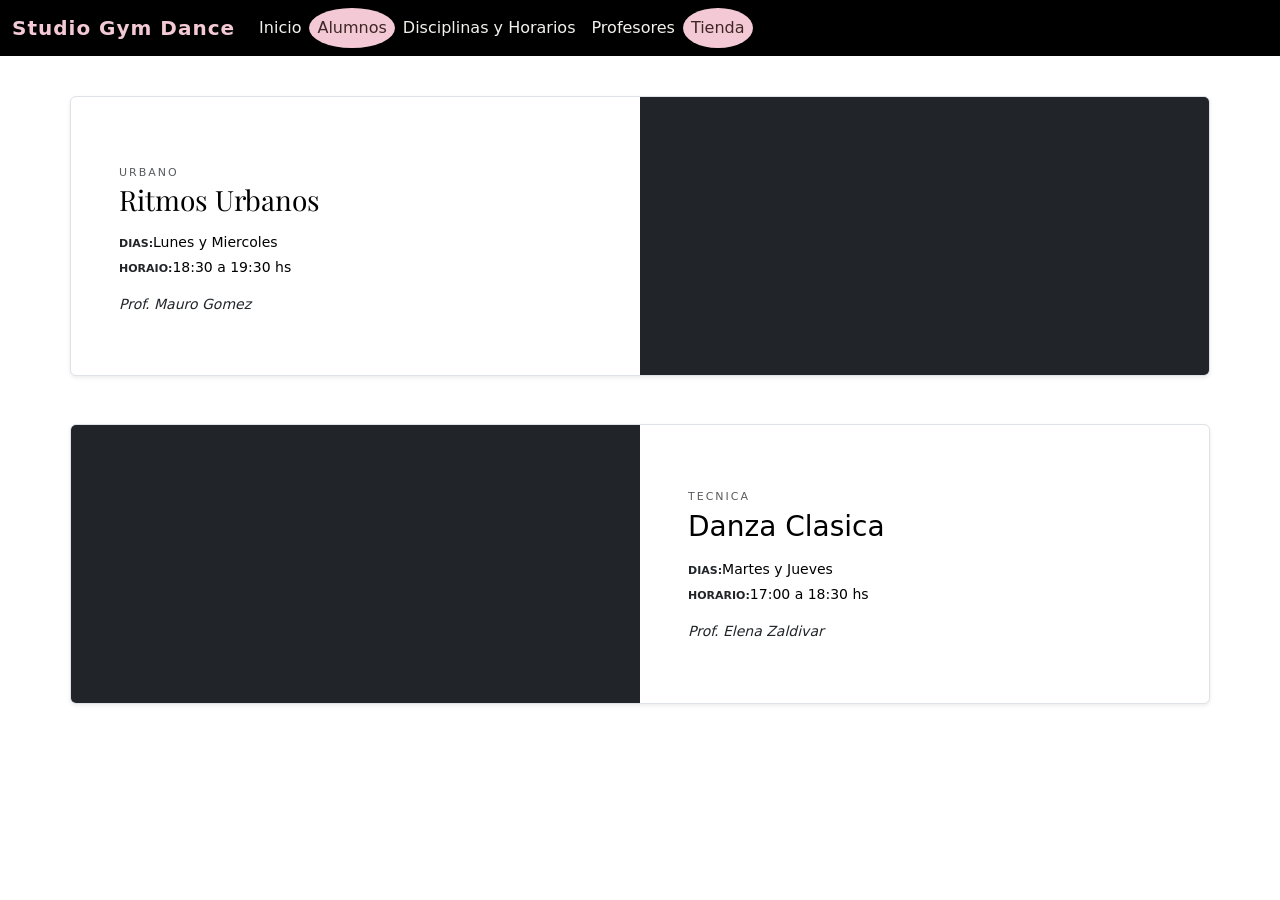
==== disciplinas.html @ 06eabdd1 "primer proyecto" ====
<!DOCTYPE html>
<html lang="en">
<head>
    <meta charset="UTF-8">
    <meta name="viewport" content="width=device-width, initial-scale=1.0">
    
    <link href="https://cdn.jsdelivr.net/npm/bootstrap@5.3.8/dist/css/bootstrap.min.css" rel="stylesheet" integrity="sha384-sRIl4kxILFvY47J16cr9ZwB07vP4J8+LH7qKQnuqkuIAvNWLzeN8tE5YBujZqJLB" crossorigin="anonymous">
    <link rel="preconnect" href="https://fonts.googleapis.com">
    <link rel="preconnect" href="https://fonts.gstatic.com" crossorigin>
    <link href="https://fonts.googleapis.com/css2?family=Playfair+Display:ital,wght@0,400..900;1,400..900&display=swap" rel="stylesheet">
    <link rel="stylesheet" href="https://cdn.jsdelivr.net/npm/bootstrap-icons@1.11.3/font/bootstrap-icons.min.css">
    <link rel="preconnect" href="https://fonts.googleapis.com">
    <link rel="preconnect" href="https://fonts.gstatic.com" crossorigin>
    <link href="https://fonts.googleapis.com/css2?family=Dancing+Script:wght@400..700&display=swap" rel="stylesheet">
    <link rel="preconnect" href="https://fonts.googleapis.com">
    <link rel="preconnect" href="https://fonts.gstatic.com" crossorigin>
    <link href="https://fonts.googleapis.com/css2?family=Montserrat:ital,wght@0,100..900;1,100..900&display=swap" rel="stylesheet">
    <link rel="preconnect" href="https://fonts.googleapis.com">
    <link rel="preconnect" href="https://fonts.gstatic.com" crossorigin>
    <link href="https://fonts.googleapis.com/css2?family=Anton&display=swap" rel="stylesheet">
    <link rel="preconnect" href="https://fonts.googleapis.com">
    <link rel="stylesheet" href="style.css?v=1.5">
<link rel="preconnect" href="https://fonts.gstatic.com" crossorigin>
<link href="https://fonts.googleapis.com/css2?family=Playfair+Display:ital,wght@0,400..900;1,400..900&display=swap" rel="stylesheet">
    
    <title>Disciplinas y Horarios</title>
</head>
<style>
    .seccion-grilla-premium {
    max-width: 1100px !important;
    margin: 60px auto !important;
    padding: 0 20px !important;
    display: flex !important;
    flex-direction: column !important;
    gap: 80px !important;
    box-sizing: border-box !important;
}

.fila-premium {
    display: flex !important;
    flex-direction: row !important;
    background-color: #ffffff !important;
    border: 1px solid #eaeae8 !important;
    overflow: hidden !important;
    height: 400px !important;
    width: 100% !important; 
   box-sizing: border-box !important;
}

.fila-espejo {
    flex-direction: row-reverse !important;
}


.bloque-informacion {
    flex: 0 0 50% !important;
    padding: 40px !important;
    display: flex !important;
    flex-direction: column !important;
    justify-content: center !important;
   box-sizing: border-box !important;
}

.categoria-tag {
    font-family: sans-serif !important;
    font-size: 11px !important;
    text-transform: uppercase !important;
    letter-spacing: 2px !important;
    color: #999 !important;
    margin-bottom: 12px !important;
}

.titulo-disciplina {
    font-family: "Playfair Display", serif !important;
    font-size: 32px !important;
    color-scheme: #111 !important;
    margin: 0 0 20px 0 !important;
    font-weight: 500 !important;
}

.detalles {
    font-family: sans-serif !important;
    font-size: 14px !important;
    color: #555 !important;
    margin: 0 0 8px 0 !important;
}

.detalles strong {
    color: #111 !important;
}

.profesor {
    font-family: Georgia, serif;
    font-style: italic;
    font-size: 15px !important;
    color: #222 !important;
    margin-top: 16px !important;
}

.bloque-video {
    flex: 0 0 50% !important;
    height: 100% !important;
    position: relative !important;
    background-color: #000 !important;
    box-sizing: border-box !important;
}

.video-preview {
    position: absolute !important;
    top: 0 !important;
    left: 0 !important;
    width: 100% !important;
    height: 100% !important;
    object-fit: cover !important;
    display: block !important;
    opacity: 0.7 !important;
    filter: grayscale(30%) !important;
    transition: all 0.4s ease !important;
}    
</style>





<body id="pantalla-disciplinas">
    
<nav id="mainNavbar" class="navbar navbar-expand-lg fixed-top navbar-transparentpy-3" style="background-color: black;">
  <div class="container-fluid">
    <a class="navbar-brand fw-bold" href="#" style="color: #F4C9D6; letter-spacing: 1px;">Studio Gym Dance</a>
    <button class="navbar-toggler" type="button" data-bs-toggle="collapse" data-bs-target="#navbarNavAltMarkup" aria-controls="navbarNavAltMarkup" aria-expanded="false" aria-label="Toggle navigation">
      <span class="navbar-toggler-icon"></span>
    </button>
    <div class="collapse navbar-collapse" id="navbarNav">
      <div class="navbar-nav">
        <a class="nav-link active" style="color: #F2F1ED;" href="index.html">Inicio</a>
        <a class="nav-link" style="background-color: #F4C9D6; color: #3E2723; border-radius: 80%;" href="alumnos.html">Alumnos</a>
        <a class="nav-link"style="color: #F2F1ED;"  href="disciplinas.html">Disciplinas y Horarios</a>
        <a class="nav-link"style="color: #F2F1ED;"  href="profesores.html">Profesores</a>
        <a class="nav-link" style="background-color: #F4C9D6; color: #3E2723; border-radius: 80%;" href="tienda.html">Tienda</a>
      </div>
    </div>
  </div>
</nav>

<div class="container mt-5 pt-5 mb-5">
    <div class="row align-items-center mb-5 bg-write border rounded shadow-sm overflow-hidden" style="height: 280px;">
        <div class="col-md-6 p-4 ps-5">
            <span class="text-muted text-uppercase small d-bloack mb-2" style="letter-spacing: 2px; font-size: 11px;">Urbano</span>
            <h3 class="fw-normal mb-3" style="font-family: Playfair Display, serif; font-size: 28px;">Ritmos Urbanos</h3>
            <div class="text-secondary" style="font-size: 14px;">
                <p class="mb-1"><strong class="text-dark small text-uppercase" style="font-size: 11px;">Dias:</strong>Lunes y Miercoles</p>
                <p class="mb-1"><strong class="text-dark small text-uppercase" style="font-size: 11px;">Horaio:</strong>18:30 a 19:30 hs</p>
                <p class="fst-italic text-dark mt-3 mb-0">Prof. Mauro Gomez</p>
            </div>
        </div>
        <div class="col-md-6 p-0 bg-dark position-relative" style="height: 280px;">
            <video autoplay muted loop playsimline class="w-100 h-100" style="object-fit: cover; opacity: 0.85;">
                <source src="" type="video-mp4">
            </video>
        </div>
    </div>
    
    <div class="row align-items-center mb-5 bg-white border rounded shadow-sm overflow-hidden flex-md-row-reverse" style="height: 280px;">
    <div class="col-md-6 p-4 ps-5">
        <span class="text-muted text-uppercase samll d-block mb-1" style="letter-spacing: 2px; font-size: 11px;">Tecnica</span>
        <h3 class="fw-normal mb-3" style="font: Playfair Display, serif; font-size: 28px;">Danza Clasica</h3>
        <div class="text-secondary" style="font-size: 14px;">
            <p class="mb-1"><strong class="text-dark small text-uppercase" style="font-size: 11px;">Dias:</strong>Martes y Jueves</p>
            <p class="mb-1"><strong class="text-dark small text-uppercase" style="font-size: 11px;">Horario:</strong>17:00 a 18:30 hs</p>
            <p class="fst-italic text-dark mt-3 mb-0">Prof. Elena Zaldivar</p>
        </div>
    </div>
         <div class="col-md-6 p-0 bg-dark position-relative" style="height: 280px;">
           <video autoplay muted loop playsinline class="w-100 h-100" style="object-fit: cover; opacity: 0.85;">
                <source src="" type="video-mp4">
            </video>
         </div>
     </div>

 </div>




 <script src="https://cdn.jsdelivr.net/npm/bootstrap@5.3.8/dist/js/bootstrap.bundle.min.js" integrity="sha384-FKyoEForCGlyvwx9Hj09JcYn3nv7wiPVlz7YYwJrWVcXK/BmnVDxM+D2scQbITxI" crossorigin="anonymous"></script>
</body>
</html>
---- style.css ----
:root {
    --gris: #ffffff73;
    --peony: #F4C9D6;
    --warm-fog: #F2F1ED;

}


 body {
    background-color: var(--gris) !important;
    color: #000000;
    margin: 0;
    padding: 0; 
}


#pantalla-alumnos {
    background-color: #F6F4EE !important;
    background-image: 
    linear-gradient(rgba(0,0,0,0.03) 1px, transparent 1px),
    linear-gradient(90deg, rgba(0,0,00,0.3) 1px, transparent 1px)
    background-size 30px 30px ;
}

#pantalla-disciplinas {
    background-color: var(--peony);
}


#parra1 {
  font-family: "Dancing Script", cursive;
  font-optical-sizing: auto;
  font-weight: weight;
  font-style: normal;
  color: white;
}

#frase1 {
 font-weight: 800;
 font-size: 3rem;
 text-transform: uppercase;
 letter-spacing: 2px;
 line-height: 1.2;
 font-weight: bold;
}

.cursive-text{
    font-family: Georgia, 'Times New Roman', Times, serif;
    font-size: 2rem;
    color: var(--peony);
}

.img-hero {
    position: absolute;
    top: 0;
    left: 0;
    width: 100%;
    height: 100%;
    object-fit: cover;
    z-index: 1 ;

.overlay-text {
    position: absolute;
    top: 0;
    left: 0;
    width: 100%;
    height: 100%;
    color: white;
    z-index: 10;
    display: flex;
    flex-direction: column;
    align-items: center;
    justify-content: center;
}
}
.banner-recortado {
    position: relative;
    height: 80vh;
    width: 100%;
    min-height: 400px;
    overflow: hidden;
}

#foto1 {
    width: 100vw;
    height: 100%;
   object-fit: cover;
   object-position: center;
}

h3 {
    color: var(--matcha);
}


#foto2 { 
    width: 100%;
    height: 500px;
    object-fit: cover;
    border-radius: 4px;
    border-bottom: 15px;
}

.titulo1 {
    font-family: Georgia, 'Times New Roman', Times, serif;
    color: #3E2723;
    font-size: 2.8rem;
    margin-bottom: 10px;
    text-transform: capitalize;
}

.titulo2 {
    font-family: Georgia, 'Times New Roman', Times, serif;
    color: #3E2723;
    font-size: 2.8rem;
    margin-bottom: 10px;
    text-transform: capitalize;
}

.linea-matcha{
    width: 80px;
    height: 4px;
    background-color: #838F58;
}

.linea-peony{
     width: 80px;
    height: 4px;
    background-color: #F4C9D6;
}

.p {
    font-size: 1.15rem;
    line-height: 1.8;
    color: #555;
}

.lh-1 {
    line-height: 1.1;
    letter-spacing: -1px;
}

.img-wrapper {
    background: #fff;
    padding: 10px;
    border: 1px solid #eee;
}

.text-muted { 
    font-size: 1rem;
    line-height: 1.6;
}

.bg-write {
    background-color: #ffffff;
    border: 1px;
    position: relative;
    z-index: 2;
}

@media (min-width: 768px) {
    .offset-md-1 {
        margin-left: -8%;
    
    }
}

#foto3 {
    width: 100%;
    height: 600px;
    object-fit: cover;
    filter: grayscale(100%);
    display: block;
}

.navbar-tranparent {
    background-color: transparent;
    transition: backgound-color 0.5s ease;
}

.nav-colored {
    background-color: #000000;
    padding-top: 10px;
    padding-bottom: 10px;
    box-shadow: 0 2px 10px rgba(0,0,0,0.1);
    transition: background-color 0.5s ease;
}

.nav-colored .nav-link .nav-colored .navbar-brand {
    color: #ffffff;
}

.overlay-oscuro {
    background-color: rgba(0,0,0,0.5);
    z-index: 1;
}

.overlay-text {
    z-index: 2;
}

p, span, h2 {
    color: #000000;
    font-weight: 500;
}

#parradic {
  font-family: "Dancing Script", cursive;
  font-optical-sizing: auto;
  font-weight: weight;
  font-style: normal;

}

#parracreec {
  font-family: "Dancing Script", cursive;
  font-optical-sizing: auto;
  font-weight: weight;
  font-style: normal;

}

#seccion-precios {
    display: flex;
    flex-direction: row;
    flex-wrap: wrap;
    width: 100%;
    transform: none;
}

#seccion-precios .col-md-4 {
       width: 33.33%;
       min-width: 300px;
}


.card {
    transform: none;
    writing-mode: horizontal-tb;
}


.pb-5 {
    padding-bottom: 3rem;
}

.video-hero {
    height: 70vh;
    width: 100%;
}

.video-bg {
    position: relative;
    height: 80vh;
    width: 100%;
    min-height: 400px;
    overflow: hidden;
}

.aranceles {
    display: grid ;
    grid-template-columns: 1fr 1fr 1fr 1fr;
    gap: 30px ;
    justify-content: center;
    justify-items: center;
    padding-top: 5%;
    padding-left: 5%;
    padding-right: 5%;
    width: 100%;
    margin-bottom: 60px;
   
}

.aranceles .card {
    font-family: "Montserrat", sans-serif;
    background-color: #F4C9D6;
    border: none;
    border-radius: 25px;
    padding: 40px 30px;
    text-align: center;
    box-shadow: 0 10px 25px rgba(0,0,0,0.5);
    display: flex;
    flex-direction: column;
    justify-content: space-between;
    min-height: 300px;
   
}

.aranceles .card h5 {
    font-family: "Anton", sans-serif;
    font-size: 1.6rem;
    letter-spacing: 2px;
    color: #000000;
    text-transform: uppercase;
    font-size: 1.2rem;
    margin-bottom: 15px;
}

.aranceles .card p strong {
    font-family: "Anton", sans-serif;
    display: block;
    font-size: 3.8rem;
    letter-spacing: 1px;
    color: #000000;
    line-height: 1;
    margin-bottom: 15px;
}

.aranceles .card .card-text {
    font-family: "Montserrat", sans-serif;
    font-weight: 500;
    font-size: 0.9rem;
    color: #333333;
    line-height: 1.5;
}

.col-md-5 form, .col-md-6 form {
    background-color: #ffffff;
    border: 2px solid #000000;
    box-shadow: 8px 8px 0px rgba(0,0,0,0.1);
    transition: all 0.3s ease;
}

.col-md-5 form:hover, .col-md-6 form:hover {
    box-shadow: 12px 12px 0px rgba(0,0,0,0.15);
    transform: all 0.3s ease;
}

.form-control:focus, .form-select:focus {
    background-color: #ffffff;
    border-color: #F4C9D6;
    box-shadow: 0 0 0 3px rgba(233, 30, 99, 0.2);
}




.fila-premium:hover .video-preview {
    opacity: 1 !important;
    filter: grayscale(0%) !important;
    transform: scale(1.02) !important;
}

.fila-premium:hover .bloque-informacion {
    background-color: #fefefb !important;
}

@media (max-width: 768px) {
    .fila-premium {
        flex-direction: column !important ;
        height: auto;
    }
    .bloque-video {
        width: 100% !important;
        height: 250px !important;
    }
    .bloque-informacion {
        padding: 30px 20px !important;
    }
}
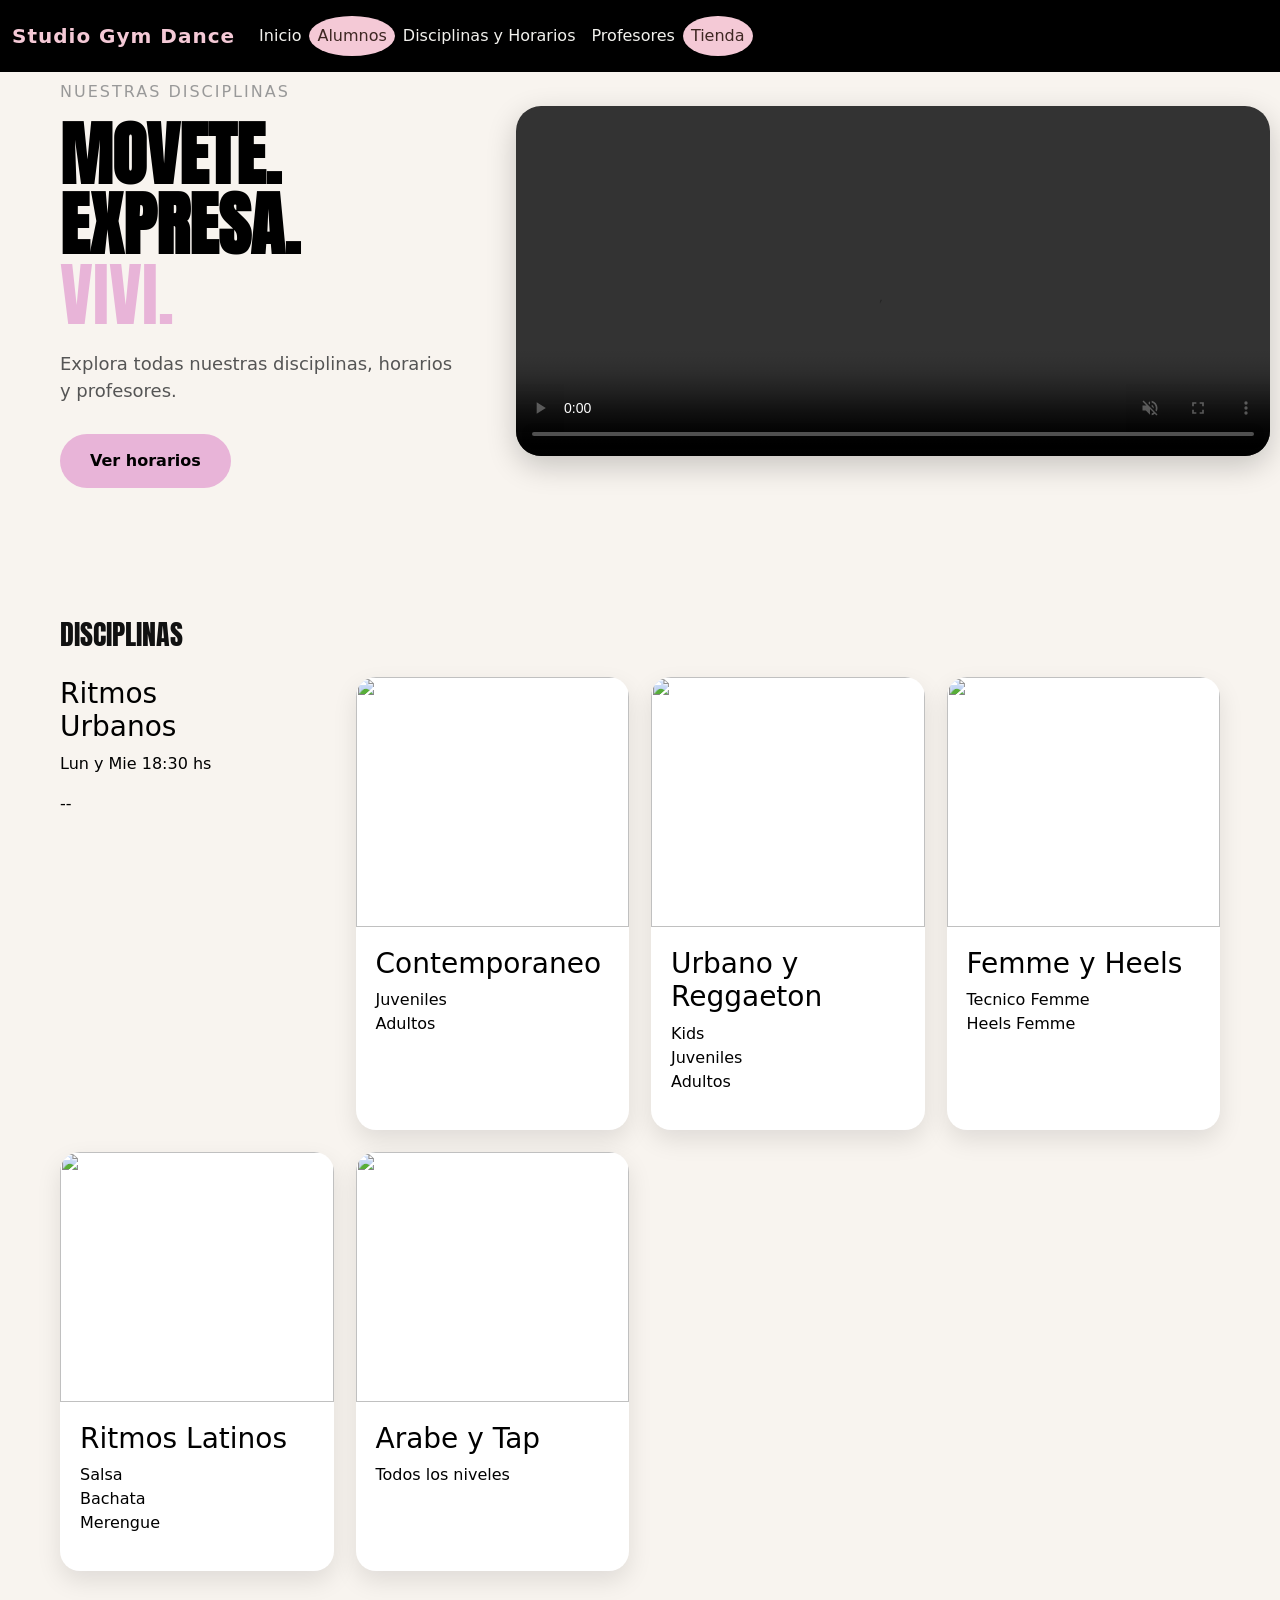
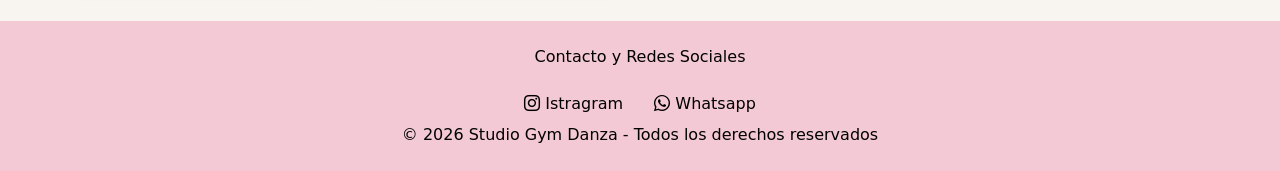
==== commit f9965561: "actualizacion" ====
--- a/disciplinas.html
+++ b/disciplinas.html
@@ -120,21 +120,16 @@
 </style>
 
 
-
-
-
-<body id="pantalla-disciplinas">
-    
-<nav id="mainNavbar" class="navbar navbar-expand-lg fixed-top navbar-transparentpy-3" style="background-color: black;">
+  <nav id="mainNavbar" class="navbar navbar-expand-lg fixed-top py-3" style="background-color: #000;">
   <div class="container-fluid">
     <a class="navbar-brand fw-bold" href="#" style="color: #F4C9D6; letter-spacing: 1px;">Studio Gym Dance</a>
     <button class="navbar-toggler" type="button" data-bs-toggle="collapse" data-bs-target="#navbarNavAltMarkup" aria-controls="navbarNavAltMarkup" aria-expanded="false" aria-label="Toggle navigation">
       <span class="navbar-toggler-icon"></span>
     </button>
-    <div class="collapse navbar-collapse" id="navbarNav">
+    <div class="collapse navbar-collapse" id="navbarNavAltMarkup">
       <div class="navbar-nav">
-        <a class="nav-link active" style="color: #F2F1ED;" href="index.html">Inicio</a>
-        <a class="nav-link" style="background-color: #F4C9D6; color: #3E2723; border-radius: 80%;" href="alumnos.html">Alumnos</a>
+        <a class="nav-link active" style="color: #F2F1ED;" href="inicio.html">Inicio</a>
+        <a class="nav-link" style="background-color: #F4C9D6; color: #3E2723; border-radius: 80%;" href="alumnos.php">Alumnos</a>
         <a class="nav-link"style="color: #F2F1ED;"  href="disciplinas.html">Disciplinas y Horarios</a>
         <a class="nav-link"style="color: #F2F1ED;"  href="profesores.html">Profesores</a>
         <a class="nav-link" style="background-color: #F4C9D6; color: #3E2723; border-radius: 80%;" href="tienda.html">Tienda</a>
@@ -143,45 +138,147 @@
   </div>
 </nav>
 
-<div class="container mt-5 pt-5 mb-5">
-    <div class="row align-items-center mb-5 bg-write border rounded shadow-sm overflow-hidden" style="height: 280px;">
-        <div class="col-md-6 p-4 ps-5">
-            <span class="text-muted text-uppercase small d-bloack mb-2" style="letter-spacing: 2px; font-size: 11px;">Urbano</span>
-            <h3 class="fw-normal mb-3" style="font-family: Playfair Display, serif; font-size: 28px;">Ritmos Urbanos</h3>
-            <div class="text-secondary" style="font-size: 14px;">
-                <p class="mb-1"><strong class="text-dark small text-uppercase" style="font-size: 11px;">Dias:</strong>Lunes y Miercoles</p>
-                <p class="mb-1"><strong class="text-dark small text-uppercase" style="font-size: 11px;">Horaio:</strong>18:30 a 19:30 hs</p>
-                <p class="fst-italic text-dark mt-3 mb-0">Prof. Mauro Gomez</p>
-            </div>
-        </div>
-        <div class="col-md-6 p-0 bg-dark position-relative" style="height: 280px;">
-            <video autoplay muted loop playsimline class="w-100 h-100" style="object-fit: cover; opacity: 0.85;">
-                <source src="" type="video-mp4">
-            </video>
-        </div>
+
+
+
+<body>
+    
+<section style="padding: 80px 60px; background: #f8f4ef;">
+  <div style="display: flex; align-items: center; justify-content: space-between; gap: 50px; flex-wrap: nowrap;">
+
+  <div style="flex: 1; min-width: 35%;">
+    <p style="letter-spacing: 2px; text-transform: uppercase; color: #999;">Nuestras disciplinas</p>
+
+    <h1 style="font-size: 70px; font-weight: 900; line-height: 1; margin-bottom: 20px; font-family: Anton , sans-serif;">
+        MOVETE. <br>
+        EXPRESA.<br>
+        <span style="color: #e8b4d8;">
+            VIVI.
+        </span>
+    </h1>
+
+    <P style="font-size: 18px; color: #555; margin-bottom: 30px;">
+        Explora todas nuestras disciplinas,
+        horarios y profesores.
+    </P>
+
+    <button style="background: #e8b4d8; border: none; padding: 15px 30px; border-radius: 50px; font-weight: bold; cursor: pointer;">
+        Ver horarios
+    </button>
     </div>
-    
-    <div class="row align-items-center mb-5 bg-white border rounded shadow-sm overflow-hidden flex-md-row-reverse" style="height: 280px;">
-    <div class="col-md-6 p-4 ps-5">
-        <span class="text-muted text-uppercase samll d-block mb-1" style="letter-spacing: 2px; font-size: 11px;">Tecnica</span>
-        <h3 class="fw-normal mb-3" style="font: Playfair Display, serif; font-size: 28px;">Danza Clasica</h3>
-        <div class="text-secondary" style="font-size: 14px;">
-            <p class="mb-1"><strong class="text-dark small text-uppercase" style="font-size: 11px;">Dias:</strong>Martes y Jueves</p>
-            <p class="mb-1"><strong class="text-dark small text-uppercase" style="font-size: 11px;">Horario:</strong>17:00 a 18:30 hs</p>
-            <p class="fst-italic text-dark mt-3 mb-0">Prof. Elena Zaldivar</p>
-        </div>
+
+    <div style="flex: 1; min-width: 65%;">
+        <video width="100%" height="350" controls autoplay muted loop style="border-radius: 25px; object-fit: cover; box-shadow: 0 10px 30px rgba(0, 0, 0, 0.2);">
+            <source src="../Studio Gym Dance/videos e imagenes/v1c044g50000d7t7gpnog65p5kgt4fmg.mp4" type="video/mp4">
+        </video>
     </div>
-         <div class="col-md-6 p-0 bg-dark position-relative" style="height: 280px;">
-           <video autoplay muted loop playsinline class="w-100 h-100" style="object-fit: cover; opacity: 0.85;">
-                <source src="" type="video-mp4">
-            </video>
-         </div>
-     </div>
-
- </div>
-
-
-
+  </div>
+</section>
+
+
+<section style="padding: 50px 60px; background: #f8f4ef;">
+    <h2 style="font-family: Anton , sans-serif ; font-size: 28px; margin-bottom: 25px; color: #111; text-transform: uppercase;">
+        DISCIPLINAS
+    </h2>
+
+    <div style="display: grid; grid-template-columns: repeat(4,1fr); gap: 22px;">
+
+    <div class="disciplina-card" style="background-image: ;">
+        <div class="disciplina-overlay">
+            <h3>Ritmos<br>Urbanos</h3>
+            <p>Lun y Mie 18:30 hs</p>
+            <span>--</span>
+        </div>
+     </div>
+
+      <div style="background: white; border-radius: 20px; overflow: hidden; box-shadow: 0 10px 25px rgba(0,0,0,0.1);">
+        <img src="../Studio Gym Dance/videos e imagenes/contemporaneo.PNG" style="width: 100%; height: 250px; object-fit: cover;">
+
+         <div style="padding: 20px;">
+            <h3>Contemporaneo</h3>
+            <p>
+                Juveniles <br>
+                Adultos
+            </p>
+        </div>
+     </div>
+
+    <div style="background: white; border-radius: 20px; overflow: hidden; box-shadow: 0 10px 25px rgba(0,0,0,0.1);">
+        <img src="" style="width: 100%; height: 250px; object-fit: cover;">
+
+        <div style="padding: 20px;">
+            <h3>Urbano y Reggaeton</h3>
+            <p>
+                Kids <br>
+                Juveniles <br>
+                Adultos
+            </p>
+        </div>
+     </div>
+
+      <div style="background: white; border-radius: 20px; overflow: hidden; box-shadow: 0 10px 25px rgba(0,0,0,0.1);">
+        <img src="" style="width: 100%; height: 250px; object-fit: cover;">
+
+         <div style="padding: 20px;">
+            <h3>Femme y Heels</h3>
+            <p>
+                Tecnico Femme <br>
+                Heels Femme
+            </p>
+        </div>
+     </div>
+
+     <div style="background: white; border-radius: 20px; overflow: hidden; box-shadow: 0 10px 25px rgba(0,0,0,0.1);">
+        <img src="" style="width: 100%; height: 250px; object-fit: cover;">
+
+         <div style="padding: 20px;">
+            <h3>Ritmos Latinos</h3>
+            <p>
+                Salsa <br>
+                Bachata <br>
+                Merengue
+            </p>
+        </div>
+     </div>
+
+     <div style="background: white; border-radius: 20px; overflow: hidden; box-shadow: 0 10px 25px rgba(0,0,0,0.1);">
+        <img src="" style="width: 100%; height: 250px; object-fit: cover;">
+
+         <div style="padding: 20px;">
+            <h3>Arabe y Tap</h3>
+            <p>
+                Todos los niveles
+            </p>
+        </div>
+     </div>
+</div>
+</section>
+
+
+
+
+
+
+
+
+
+
+
+
+ <footer class="py-4 text-center" style="background-color: #F4C9D6; color: black;">
+  <P>Contacto y Redes Sociales</P>
+     <div class="social-icons">
+      <a href="" class="btn btn" style="color: black;">
+         <i class="bi bi-instagram"></i> Istragram
+     </a>
+     <a href="" class="btn btn" style="color:black;">
+      <i class="bi bi-whatsapp"></i> Whatsapp
+     </a>
+     </div>
+     <div class=" color black">
+       © 2026 Studio Gym Danza - Todos los derechos reservados
+     </div>
+</footer>
 
  <script src="https://cdn.jsdelivr.net/npm/bootstrap@5.3.8/dist/js/bootstrap.bundle.min.js" integrity="sha384-FKyoEForCGlyvwx9Hj09JcYn3nv7wiPVlz7YYwJrWVcXK/BmnVDxM+D2scQbITxI" crossorigin="anonymous"></script>
 </body>
